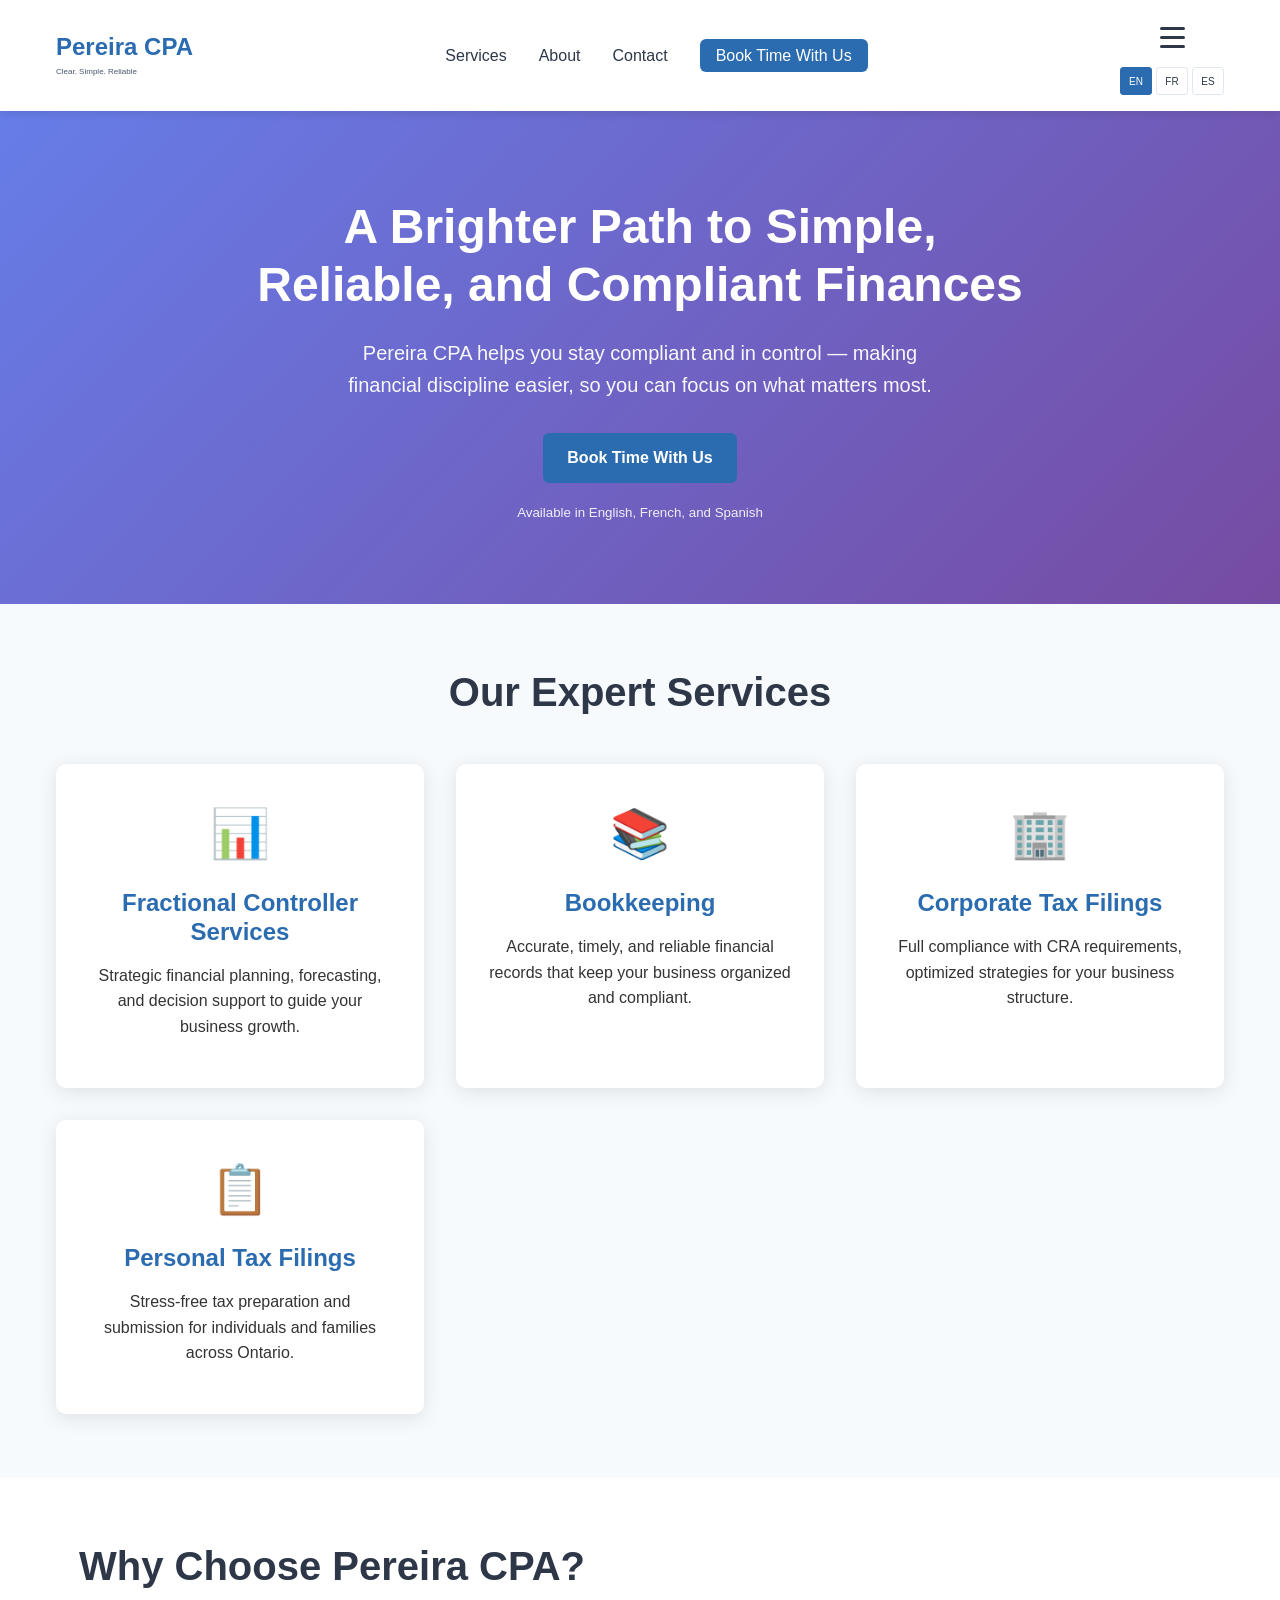
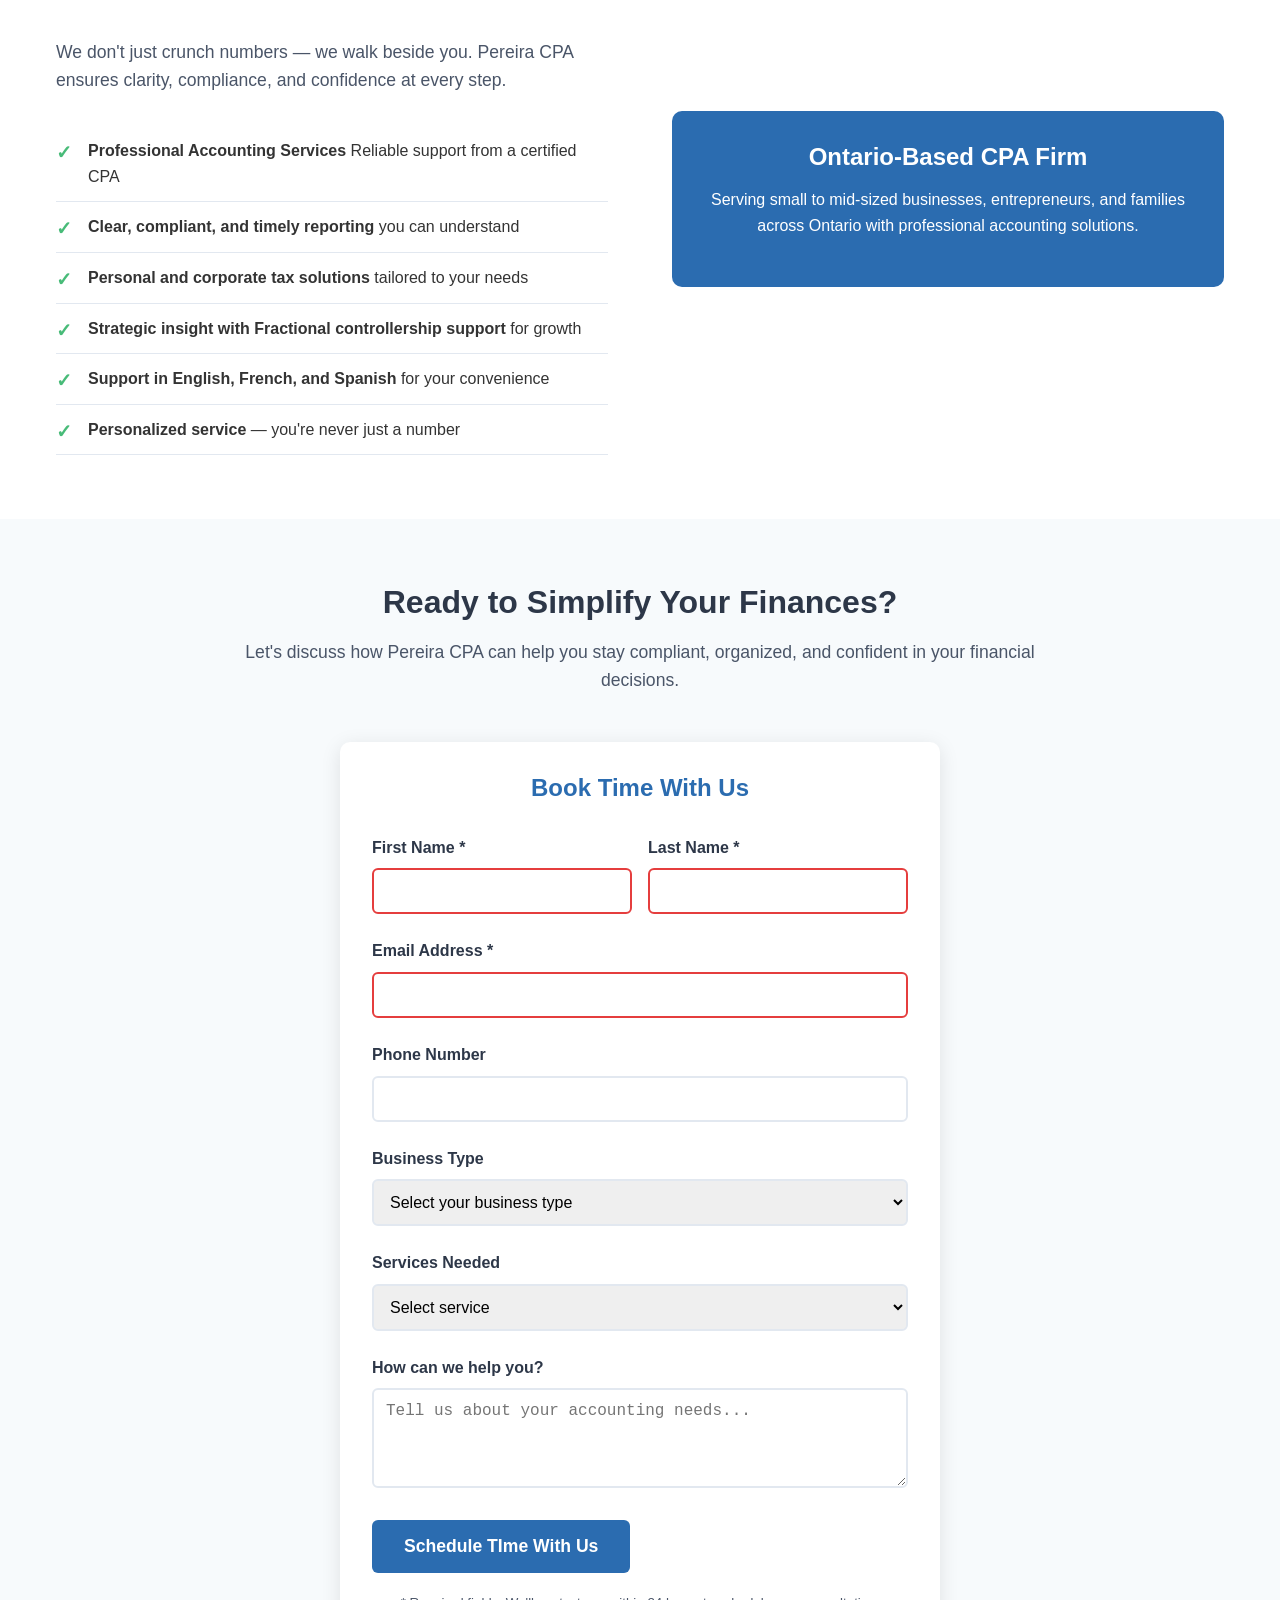
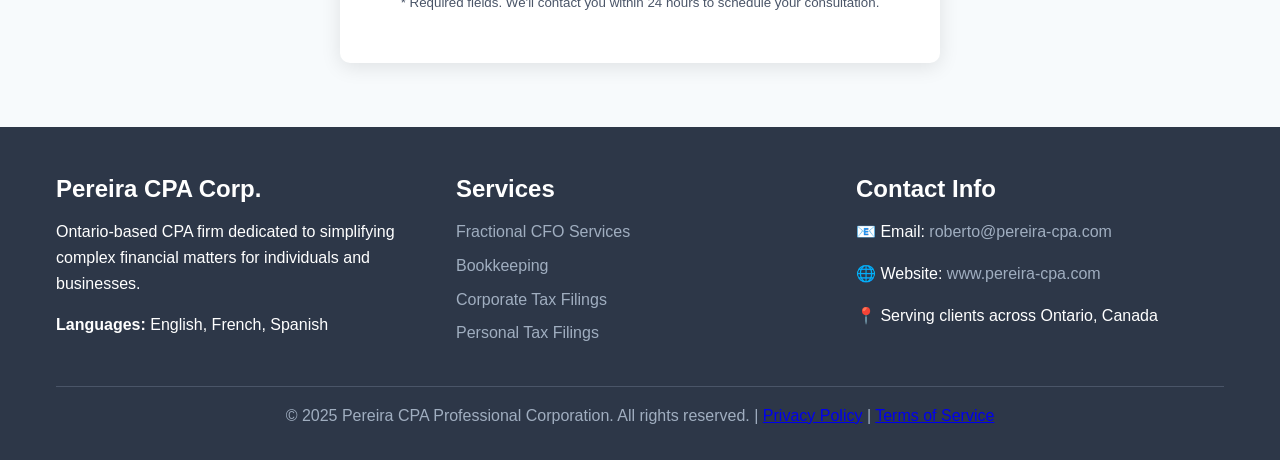
==== index.html @ 63de9598 "new favicon added to the index.html" ====
<!DOCTYPE html>
<html lang="en">
<head>
    <meta charset="utf-8">
    <meta name="viewport" content="width=device-width, initial-scale=1.0">
    <title>Pereira CPA - A Brighter Path to Simple, Reliable, and Compliant Finances</title>
    <meta name="description" content="Pereira CPA Corp. is an Ontario-based CPA firm dedicated to simplifying complex financial matters for individuals and businesses. Expert bookkeeping, tax filing, and fractional CFO services.">
    <link href="style.css" rel="stylesheet" type="text/css" />
    <link rel="icon" type="image/png" sizes="32x32" href="img/favicon.png">
</head>
<body>
    <!-- Skip to main content link for screen readers -->
    <a href="#main-content" class="skip-link">Skip to main content</a>
    
    <!-- Header -->
    <header class="header" role="banner">
        <nav class="nav" role="navigation" aria-label="Main navigation">
            <div class="nav-container">
                <div class="logo">
                    <span class="logo-text">Pereira CPA</span>
                    <span class="logo-subtext" data-translate="logo-subtext">Your Financial Partner</span>
                </div>
                <ul class="nav-menu" role="menubar">
                    <li role="none"><a href="#services" role="menuitem" data-translate="nav-services">Services</a></li>
                    <li role="none"><a href="#about" role="menuitem" data-translate="nav-about">About</a></li>
                    <li role="none"><a href="#contact" role="menuitem" data-translate="nav-contact">Contact</a></li>
                    <li role="none"><a href="#consultation" class="nav-cta" role="menuitem" data-translate="nav-consultation">Free Consultation</a></li>
                </ul>
                <div class="nav-right">
                    <button class="nav-toggle" aria-label="Toggle navigation menu" aria-expanded="false">
                        <span class="hamburger"></span>
                        <span class="hamburger"></span>
                        <span class="hamburger"></span>
                    </button>
                    <div class="language-switcher">
                        <button class="lang-btn active" data-lang="en" aria-label="Switch to English">EN</button>
                        <button class="lang-btn" data-lang="fr" aria-label="Passer au français">FR</button>
                        <button class="lang-btn" data-lang="es" aria-label="Cambiar a español">ES</button>
                    </div>
                </div>
            </div>
        </nav>
    </header>

    <!-- Main Content -->
    <main id="main-content" role="main">
        <!-- Hero Section -->
        <section class="hero" aria-labelledby="hero-heading">
            <div class="container">
                <div class="hero-content">
                    <h1 id="hero-heading" class="hero-title" data-translate="hero-title">A Brighter Path to Simple, Reliable, and Compliant Finances</h1>
                    <p class="hero-subtitle" data-translate="hero-subtitle">Pereira CPA helps you stay compliant and in control — making financial discipline easier, so you can focus on what matters most.</p>
                    <div class="hero-cta">
                        <a href="#consultation" class="btn btn-primary" role="button" data-translate="hero-cta">Book Time With Us</a>
                        <p class="hero-languages"><small data-translate="hero-languages">Available in English, French, and Spanish</small></p>
                    </div>
                </div>
            </div>
        </section>

        <!-- Services Section -->
        <section id="services" class="services" aria-labelledby="services-heading">
            <div class="container">
                <h2 id="services-heading" class="section-title" data-translate="services-title">Our Expert Services</h2>
                <div class="services-grid">
                    <article class="service-card">
                        <div class="service-icon" aria-hidden="true">📊</div>
                        <h3 data-translate="service-cfo-title">Fractional CFO Services</h3>
                        <p data-translate="service-cfo-desc">Strategic financial planning, forecasting, and decision support to guide your business growth.</p>
                    </article>
                    <article class="service-card">
                        <div class="service-icon" aria-hidden="true">📚</div>
                        <h3 data-translate="service-bookkeeping-title">Bookkeeping</h3>
                        <p data-translate="service-bookkeeping-desc">Accurate, timely, and reliable financial records that keep your business organized and compliant.</p>
                    </article>
                    <article class="service-card">
                        <div class="service-icon" aria-hidden="true">🏢</div>
                        <h3 data-translate="service-corporate-title">Corporate Tax Filings</h3>
                        <p data-translate="service-corporate-desc">Full compliance with CRA requirements, optimized strategies for your business structure.</p>
                    </article>
                    <article class="service-card">
                        <div class="service-icon" aria-hidden="true">📋</div>
                        <h3 data-translate="service-personal-title">Personal Tax Filings</h3>
                        <p data-translate="service-personal-desc">Stress-free tax preparation and submission for individuals and families across Ontario.</p>
                    </article>
                </div>
            </div>
        </section>

        <!-- Benefits Section -->
        <section id="about" class="benefits" aria-labelledby="benefits-heading">
            <div class="container">
                <div class="benefits-content">
                    <div class="benefits-text">
                        <h2 id="benefits-heading" class="section-title" data-translate="benefits-title">Why Choose Pereira CPA?</h2>
                        <p class="benefits-intro" data-translate="benefits-intro">We don't just crunch numbers — we walk beside you. Pereira CPA ensures clarity, compliance, and confidence at every step.</p>
                        <ul class="benefits-list">
                            <li data-translate="benefit-1">
                                <strong>Expert CPA services</strong> from licensed professionals
                            </li>
                            <li data-translate="benefit-2">
                                <strong>Clear, compliant, and timely reporting</strong> you can understand
                            </li>
                            <li data-translate="benefit-3">
                                <strong>Personal and corporate tax solutions</strong> tailored to your needs
                            </li>
                            <li data-translate="benefit-4">
                                <strong>Strategic insight with Fractional CFO support</strong> for growth
                            </li>
                            <li data-translate="benefit-5">
                                <strong>Support in English, French, and Spanish</strong> for your convenience
                            </li>
                            <li data-translate="benefit-6">
                                <strong>Personalized service</strong> — you're never just a number
                            </li>
                        </ul>
                    </div>
                    <div class="benefits-visual">
                        <div class="benefits-card">
                            <h3>Ontario-Based CPA Firm</h3>
                            <p>Serving small to mid-sized businesses, entrepreneurs, and families across Ontario with professional accounting solutions.</p>
                        </div>
                    </div>
                </div>
            </div>
        </section>

        <!-- CTA Section -->
        <section id="consultation" class="cta-section" aria-labelledby="cta-heading">
            <div class="container">
                <div class="cta-content">
                    <h2 id="cta-heading" class="cta-title" data-translate="cta-title">Ready to Simplify Your Finances?</h2>
                    <p class="cta-description" data-translate="cta-description">Let's discuss how Pereira CPA can help you stay compliant, organized, and confident in your financial decisions.</p>
                    <form class="consultation-form" action="#" method="post" aria-labelledby="form-heading">
                        <h3 id="form-heading" class="form-title" data-translate="form-title">Book Time With Us</h3>
                        <div class="form-row">
                            <div class="form-group">
                                <label for="first-name" data-translate="form-first-name">First Name *</label>
                                <input type="text" id="first-name" name="firstName" required aria-required="true">
                            </div>
                            <div class="form-group">
                                <label for="last-name" data-translate="form-last-name">Last Name *</label>
                                <input type="text" id="last-name" name="lastName" required aria-required="true">
                            </div>
                        </div>
                        <div class="form-group">
                            <label for="email" data-translate="form-email">Email Address *</label>
                            <input type="email" id="email" name="email" required aria-required="true">
                        </div>
                        <div class="form-group">
                            <label for="phone" data-translate="form-phone">Phone Number</label>
                            <input type="tel" id="phone" name="phone">
                        </div>
                        <div class="form-group">
                            <label for="business-type" data-translate="form-business-type">Business Type</label>
                            <select id="business-type" name="businessType">
                                <option value="" data-translate="form-select-business">Select your business type</option>
                                <option value="small-business" data-translate="form-small-business">Small Business</option>
                                <option value="entrepreneur" data-translate="form-entrepreneur">Entrepreneur/Self-Employed</option>
                                <option value="individual" data-translate="form-individual">Individual/Family</option>
                                <option value="organization" data-translate="form-organization">Organization</option>
                            </select>
                        </div>
                        <div class="form-group">
                            <label for="services-needed" data-translate="form-services-needed">Services Needed</label>
                            <select id="services-needed" name="servicesNeeded">
                                <option value="" data-translate="form-select-service">Select service</option>
                                <option value="bookkeeping" data-translate="form-service-bookkeeping">Bookkeeping</option>
                                <option value="personal-tax" data-translate="form-service-personal">Personal Tax Filing</option>
                                <option value="corporate-tax" data-translate="form-service-corporate">Corporate Tax Filing</option>
                                <option value="fractional-cfo" data-translate="form-service-cfo">Fractional CFO Services</option>
                                <option value="multiple" data-translate="form-service-multiple">Multiple Services</option>
                            </select>
                        </div>
                        <div class="form-group">
                            <label for="message" data-translate="form-message">How can we help you?</label>
                            <textarea id="message" name="message" rows="4" data-translate-placeholder="form-message-placeholder"></textarea>
                        </div>
                        <button type="submit" class="btn btn-primary btn-large" data-translate="form-submit">Schedule Free Consultation</button>
                        <p class="form-note"><small data-translate="form-note">* Required fields. We'll contact you within 24 hours to schedule your consultation.</small></p>
                    </form>
                </div>
            </div>
        </section>
    </main>

    <!-- Footer -->
    <footer id="contact" class="footer" role="contentinfo">
        <div class="container">
            <div class="footer-content">
                <div class="footer-section">
                    <h3>Pereira CPA Corp.</h3>
                    <p>Ontario-based CPA firm dedicated to simplifying complex financial matters for individuals and businesses.</p>
                    <p><strong>Languages:</strong> English, French, Spanish</p>
                </div>
                <div class="footer-section">
                    <h3>Services</h3>
                    <ul>
                        <li><a href="#services">Fractional CFO Services</a></li>
                        <li><a href="#services">Bookkeeping</a></li>
                        <li><a href="#services">Corporate Tax Filings</a></li>
                        <li><a href="#services">Personal Tax Filings</a></li>
                    </ul>
                </div>
                <div class="footer-section">
                    <h3>Contact Info</h3>
                    <p>📧 Email: <a href="mailto:roberto@pereira-cpa.com">roberto@pereira-cpa.com</a></p>
                    <p>🌐 Website: <a href="http://www.pereira-cpa.com">www.pereira-cpa.com</a></p>
                    <p>📍 Serving clients across Ontario, Canada</p>
                </div>
            </div>
            <div class="footer-bottom">
                <p>&copy; 2025 Pereira CPA Professional Corporation. All rights reserved. | <a href="#privacy">Privacy Policy</a> | <a href="#terms">Terms of Service</a></p>
            </div>
        </div>
    </footer>

    <script src="translations.js"></script>
    <script src="script.js"></script>
</body>
</html>
---- style.css ----
/* Reset and Base Styles */
* {
    margin: 0;
    padding: 0;
    box-sizing: border-box;
}

html {
    height: 100%;
    width: 100%;
    scroll-behavior: smooth;
}

body {
    font-family: -apple-system, BlinkMacSystemFont, 'Segoe UI', Roboto, Oxygen, Ubuntu, Cantarell, sans-serif;
    line-height: 1.6;
    color: #333;
    background-color: #ffffff;
}

/* Skip Link for Screen Readers */
.skip-link {
    position: absolute;
    top: -40px;
    left: 6px;
    background: #000;
    color: #fff;
    padding: 8px;
    text-decoration: none;
    border-radius: 4px;
    z-index: 1000;
}

.skip-link:focus {
    top: 6px;
}

/* Typography */
h1, h2, h3, h4, h5, h6 {
    font-weight: 600;
    line-height: 1.2;
    margin-bottom: 1rem;
}

h1 {
    font-size: 2.5rem;
    color: #1a365d;
}

h2 {
    font-size: 2rem;
    color: #2d3748;
}

h3 {
    font-size: 1.5rem;
    color: #2d3748;
}

p {
    margin-bottom: 1rem;
}

/* Container */
.container {
    max-width: 1200px;
    margin: 0 auto;
    padding: 0 1rem;
}

/* Header */
.header {
    background: #ffffff;
    box-shadow: 0 2px 10px rgba(0, 0, 0, 0.1);
    position: fixed;
    top: 0;
    width: 100%;
    z-index: 1000;
}

.nav-container {
    display: flex;
    justify-content: space-between;
    align-items: center;
    padding: 1rem;
    max-width: 1200px;
    margin: 0 auto;
    gap: 1rem;
}

.nav-right {
    display: flex;
    flex-direction: column;
    align-items: center;
    gap: 0.5rem;
}

.language-switcher {
    display: flex;
    gap: 0.25rem;
    align-items: center;
}

.lang-btn {
    background: transparent;
    border: 1px solid #e2e8f0;
    color: #2d3748;
    padding: 0.25rem 0.5rem;
    border-radius: 3px;
    cursor: pointer;
    font-weight: 500;
    font-size: 0.625rem;
    transition: all 0.3s ease;
    min-height: 28px;
    min-width: 32px;
}

.lang-btn:hover,
.lang-btn:focus {
    border-color: #2b6cb0;
    color: #2b6cb0;
    outline: 2px solid #2b6cb0;
    outline-offset: 2px;
}

.lang-btn.active {
    background: #2b6cb0;
    border-color: #2b6cb0;
    color: white;
}

.logo {
    display: flex !important;
    flex-direction: column !important;
    align-items: flex-start !important;
    gap: 0.25rem;
}

.logo-text {
    font-size: 1.5rem;
    font-weight: 700;
    color: #2b6cb0;
    line-height: 1.2;
    display: block !important;
    width: 100%;
}

.logo-subtext {
    font-size: 0.5rem;
    font-weight: 400;
    color: #4a5568;
    display: block !important;
    width: 100%;
}

.nav-menu {
    display: flex;
    list-style: none;
    gap: 2rem;
    align-items: center;
}

.nav-menu a {
    text-decoration: none;
    color: #2d3748;
    font-weight: 500;
    transition: color 0.3s ease;
}

.nav-menu a:hover,
.nav-menu a:focus {
    color: #2b6cb0;
    outline: 2px solid #2b6cb0;
    outline-offset: 2px;
}

.nav-cta {
    background: #2b6cb0;
    color: white !important;
    padding: 0.5rem 1rem;
    border-radius: 6px;
    transition: background-color 0.3s ease;
}

.nav-cta:hover,
.nav-cta:focus {
    background: #2c5282 !important;
    color: white !important;
}

.nav-toggle {
    display: flex;
    flex-direction: column;
    background: none;
    border: none;
    cursor: pointer;
    padding: 0.5rem;
}

.hamburger {
    width: 25px;
    height: 3px;
    background: #2d3748;
    margin: 3px 0;
    transition: 0.3s;
    border-radius: 2px;
}

/* Buttons */
.btn {
    display: inline-block;
    padding: 0.75rem 1.5rem;
    font-size: 1rem;
    font-weight: 600;
    text-decoration: none;
    border-radius: 6px;
    border: none;
    cursor: pointer;
    transition: all 0.3s ease;
    text-align: center;
    min-height: 44px;
    min-width: 44px;
}

.btn-primary {
    background: #2b6cb0;
    color: white;
}

.btn-primary:hover,
.btn-primary:focus {
    background: #2c5282;
    outline: 2px solid #4299e1;
    outline-offset: 2px;
}

.btn-large {
    padding: 1rem 2rem;
    font-size: 1.1rem;
}

/* Hero Section */
.hero {
    background: linear-gradient(135deg, #667eea 0%, #764ba2 100%);
    color: white;
    padding: 8rem 0 4rem;
    margin-top: 70px;
    text-align: center;
}

.hero-title {
    color: white;
    font-size: 3rem;
    margin-bottom: 1.5rem;
    max-width: 800px;
    margin-left: auto;
    margin-right: auto;
}

.hero-subtitle {
    font-size: 1.25rem;
    margin-bottom: 2rem;
    max-width: 600px;
    margin-left: auto;
    margin-right: auto;
    opacity: 0.95;
}

.hero-cta {
    margin-top: 2rem;
}

.hero-languages {
    margin-top: 1rem;
    opacity: 0.9;
}

/* Services Section */
.services {
    padding: 4rem 0;
    background: #f7fafc;
}

.section-title {
    text-align: center;
    margin-bottom: 3rem;
    font-size: 2.5rem;
}

.services-grid {
    display: grid;
    grid-template-columns: repeat(auto-fit, minmax(280px, 1fr));
    gap: 2rem;
    margin-top: 3rem;
}

.service-card {
    background: white;
    padding: 2rem;
    border-radius: 10px;
    box-shadow: 0 4px 20px rgba(0, 0, 0, 0.1);
    text-align: center;
    transition: transform 0.3s ease, box-shadow 0.3s ease;
}

.service-card:hover,
.service-card:focus-within {
    transform: translateY(-5px);
    box-shadow: 0 8px 30px rgba(0, 0, 0, 0.15);
}

.service-icon {
    font-size: 3rem;
    margin-bottom: 1rem;
}

.service-card h3 {
    color: #2b6cb0;
    margin-bottom: 1rem;
}

/* Benefits Section */
.benefits {
    padding: 4rem 0;
}

.benefits-content {
    display: grid;
    grid-template-columns: 1fr 1fr;
    gap: 4rem;
    align-items: center;
}

.benefits-intro {
    font-size: 1.1rem;
    color: #4a5568;
    margin-bottom: 2rem;
}

.benefits-list {
    list-style: none;
}

.benefits-list li {
    padding: 0.75rem 0;
    border-bottom: 1px solid #e2e8f0;
    position: relative;
    padding-left: 2rem;
}

.benefits-list li::before {
    content: "✓";
    position: absolute;
    left: 0;
    color: #48bb78;
    font-weight: bold;
    font-size: 1.2rem;
}

.benefits-card {
    background: #2b6cb0;
    color: white;
    padding: 2rem;
    border-radius: 10px;
    text-align: center;
}

.benefits-card h3 {
    color: white;
    margin-bottom: 1rem;
}

/* CTA Section */
.cta-section {
    background: #f7fafc;
    padding: 4rem 0;
}

.cta-content {
    text-align: center;
    max-width: 800px;
    margin: 0 auto;
}

.cta-title {
    margin-bottom: 1rem;
}

.cta-description {
    font-size: 1.1rem;
    color: #4a5568;
    margin-bottom: 3rem;
}

/* Form Styles */
.consultation-form {
    background: white;
    padding: 2rem;
    border-radius: 10px;
    box-shadow: 0 4px 20px rgba(0, 0, 0, 0.1);
    text-align: left;
    max-width: 600px;
    margin: 0 auto;
}

.form-title {
    text-align: center;
    margin-bottom: 2rem;
    color: #2b6cb0;
}

.form-row {
    display: grid;
    grid-template-columns: 1fr 1fr;
    gap: 1rem;
}

.form-group {
    margin-bottom: 1.5rem;
}

.form-group label {
    display: block;
    margin-bottom: 0.5rem;
    font-weight: 600;
    color: #2d3748;
}

.form-group input,
.form-group select,
.form-group textarea {
    width: 100%;
    padding: 0.75rem;
    border: 2px solid #e2e8f0;
    border-radius: 6px;
    font-size: 1rem;
    transition: border-color 0.3s ease;
    min-height: 44px;
}

.form-group input:focus,
.form-group select:focus,
.form-group textarea:focus {
    outline: none;
    border-color: #2b6cb0;
    box-shadow: 0 0 0 3px rgba(43, 108, 176, 0.1);
}

.form-group input:required:invalid {
    border-color: #e53e3e;
}

.form-note {
    text-align: center;
    margin-top: 1rem;
    color: #4a5568;
}

/* Footer */
.footer {
    background: #2d3748;
    color: white;
    padding: 3rem 0 1rem;
}

.footer-content {
    display: grid;
    grid-template-columns: repeat(auto-fit, minmax(250px, 1fr));
    gap: 2rem;
    margin-bottom: 2rem;
}

.footer-section h3 {
    color: white;
    margin-bottom: 1rem;
}

.footer-section ul {
    list-style: none;
}

.footer-section ul li {
    margin-bottom: 0.5rem;
}

.footer-section a {
    color: #a0aec0;
    text-decoration: none;
    transition: color 0.3s ease;
}

.footer-section a:hover,
.footer-section a:focus {
    color: white;
    outline: 2px solid white;
    outline-offset: 2px;
}

.footer-bottom {
    border-top: 1px solid #4a5568;
    padding-top: 1rem;
    text-align: center;
    color: #a0aec0;
}

/* Responsive Design */
@media (max-width: 768px) {
    .nav-container {
        flex-wrap: wrap;
    }

    .nav-menu {
        display: none;
        position: absolute;
        top: 100%;
        left: 0;
        width: 100%;
        background: white;
        flex-direction: column;
        padding: 1rem;
        box-shadow: 0 2px 10px rgba(0, 0, 0, 0.1);
        gap: 1rem;
        order: 3;
    }

    .nav-menu.active {
        display: flex;
    }

    .nav-toggle {
        display: flex;
    }

    .language-switcher {
        order: 2;
        gap: 0.25rem;
    }

    .lang-btn {
        padding: 0.375rem 0.5rem;
        font-size: 0.75rem;
        min-width: 36px;
        min-height: 36px;
    }

    .hero {
        padding: 6rem 0 3rem;
    }

    .hero-title {
        font-size: 2rem;
    }

    .hero-subtitle {
        font-size: 1.1rem;
    }

    .section-title {
        font-size: 2rem;
    }

    .benefits-content {
        grid-template-columns: 1fr;
        gap: 2rem;
    }

    .form-row {
        grid-template-columns: 1fr;
    }

    .services-grid {
        grid-template-columns: 1fr;
    }
}

@media (max-width: 480px) {
    .container {
        padding: 0 0.5rem;
    }

    .hero-title {
        font-size: 1.75rem;
    }

    .consultation-form {
        padding: 1.5rem;
    }

    .services {
        padding: 3rem 0;
    }

    .benefits {
        padding: 3rem 0;
    }

    .cta-section {
        padding: 3rem 0;
    }
}

/* High Contrast Mode Support */
@media (prefers-contrast: high) {
    .btn-primary {
        border: 2px solid #000;
    }
    
    .service-card {
        border: 1px solid #000;
    }
    
    .form-group input,
    .form-group select,
    .form-group textarea {
        border: 2px solid #000;
    }
}

/* Reduced Motion Support */
@media (prefers-reduced-motion: reduce) {
    * {
        animation-duration: 0.01ms !important;
        animation-iteration-count: 1 !important;
        transition-duration: 0.01ms !important;
        scroll-behavior: auto !important;
    }
}

/* Focus Visible Support */
.btn:focus-visible,
.nav-menu a:focus-visible,
input:focus-visible,
select:focus-visible,
textarea:focus-visible {
    outline: 2px solid #2b6cb0;
    outline-offset: 2px;
}
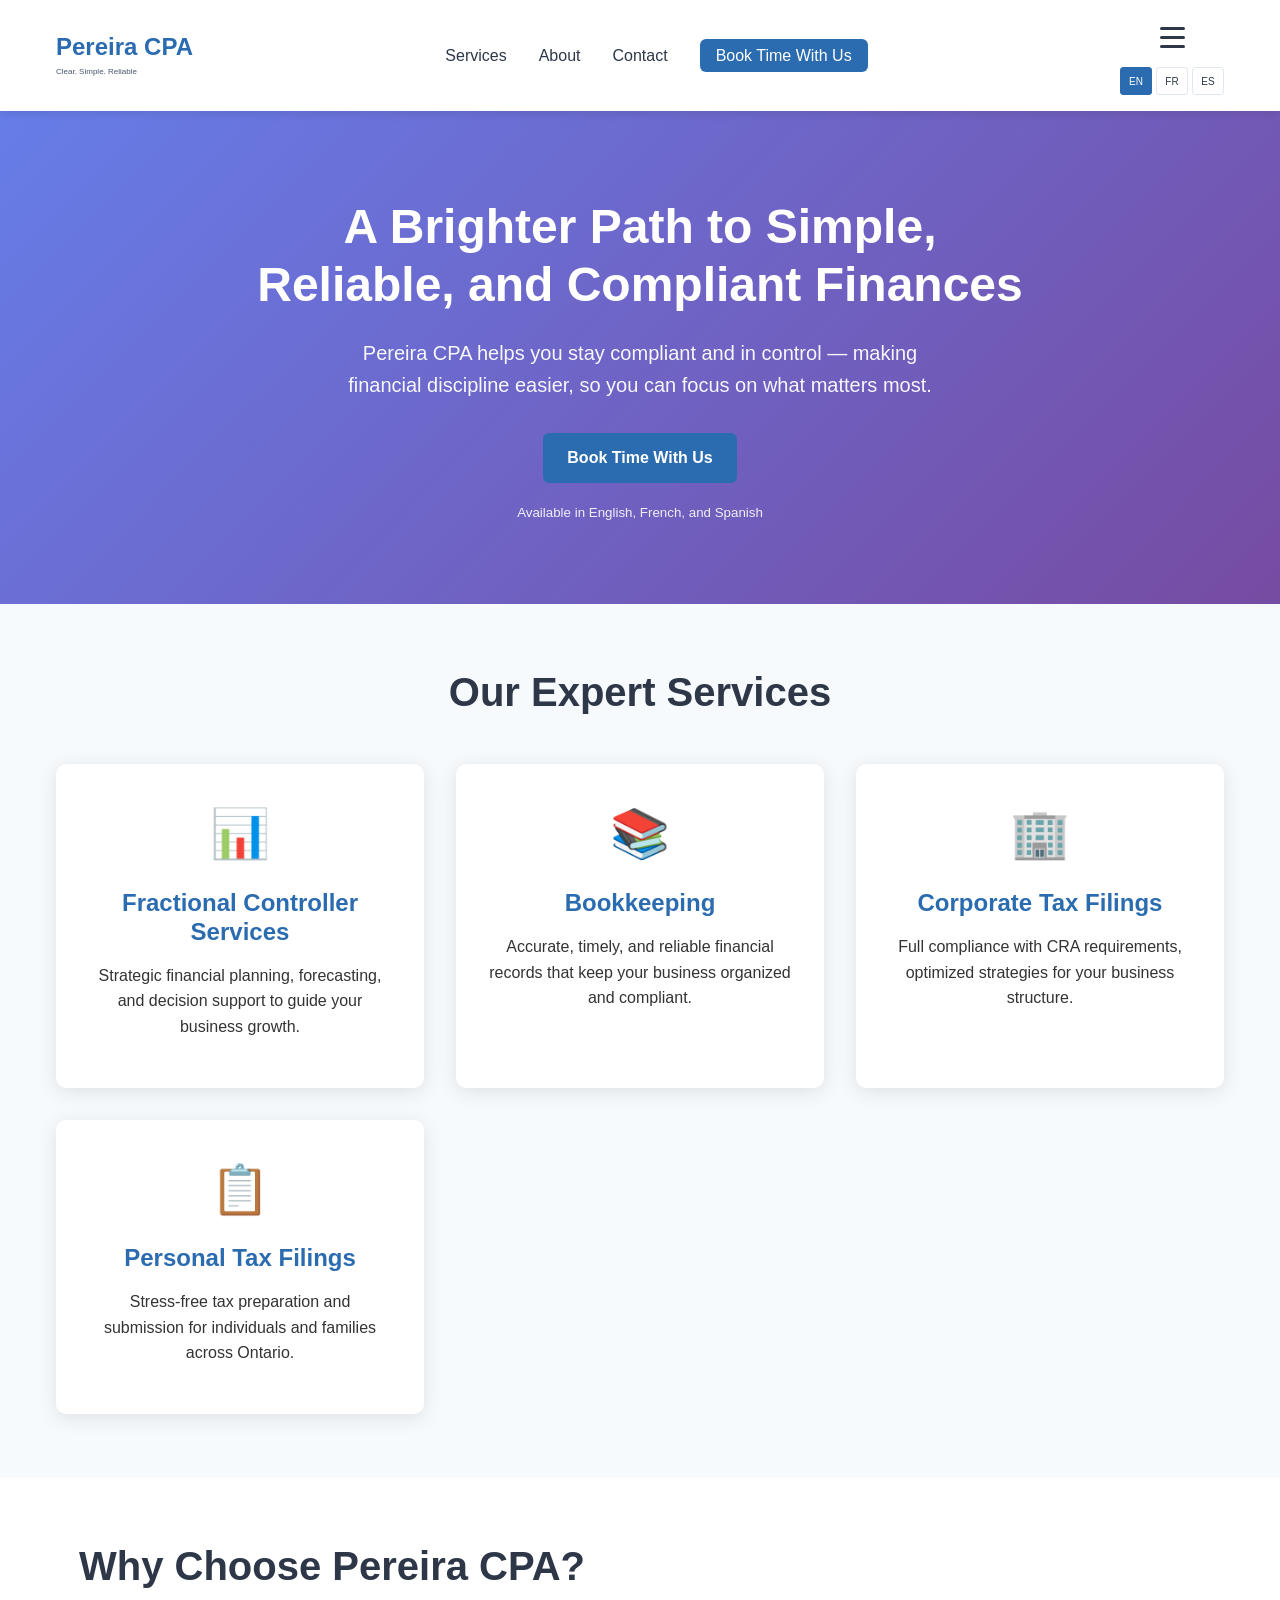
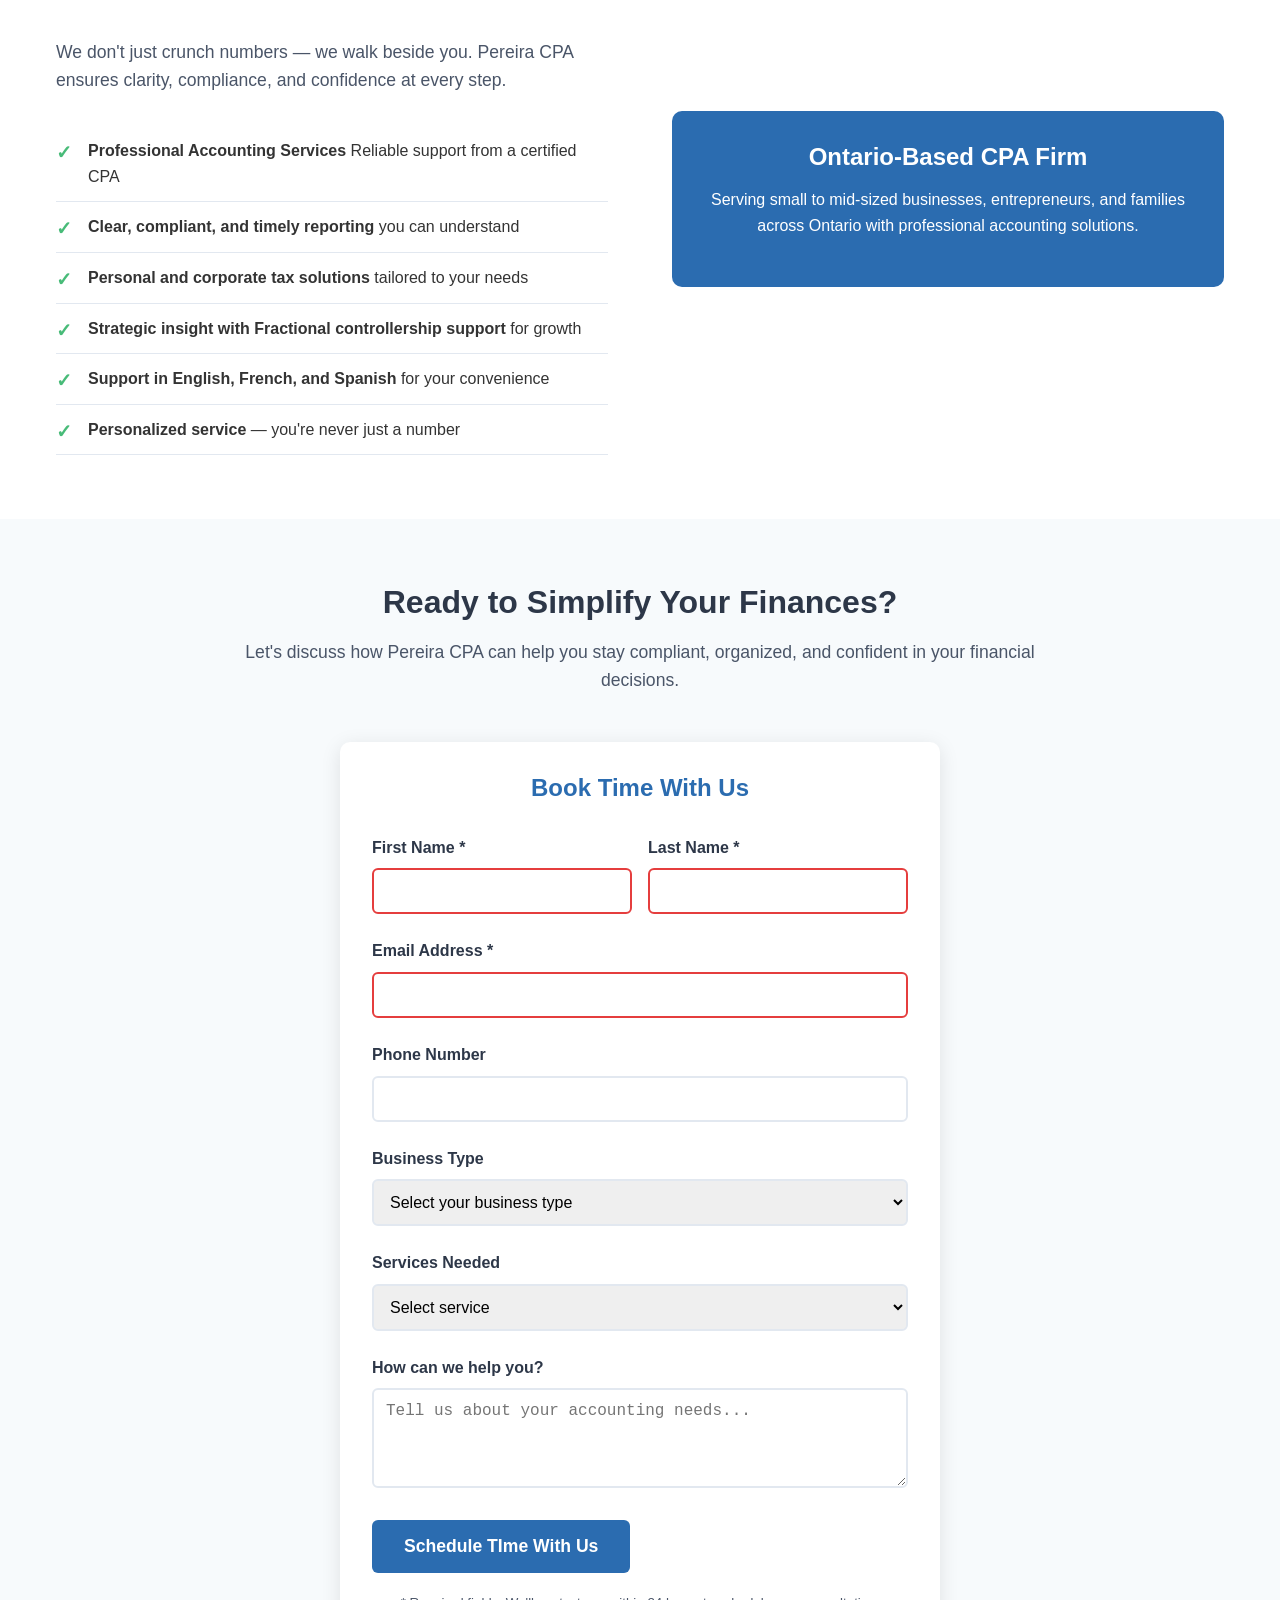
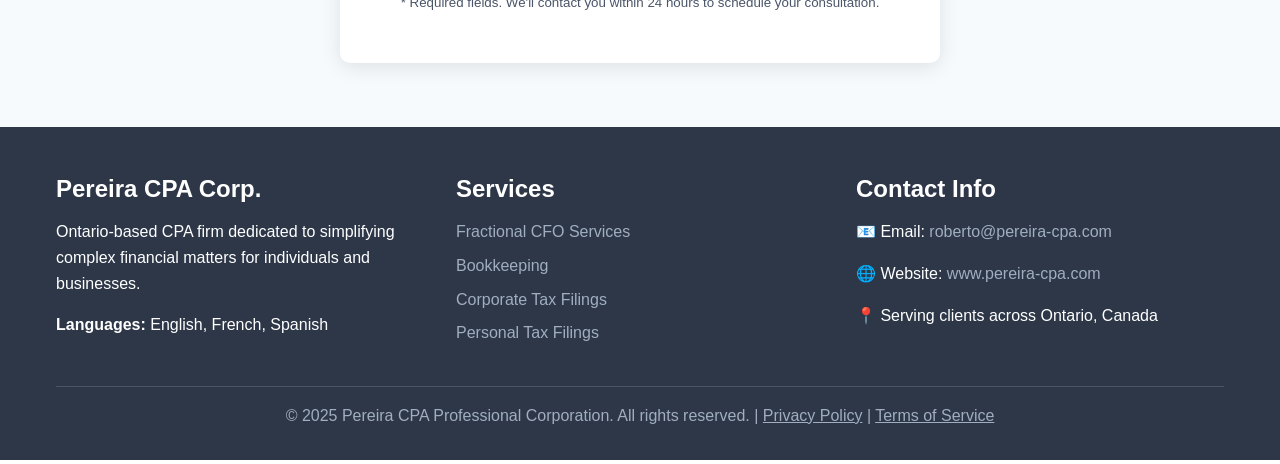
==== commit 3886ab31: "fixed colors on Bottom links" ====
--- a/index.html
+++ b/index.html
@@ -211,7 +211,7 @@
                 </div>
             </div>
             <div class="footer-bottom">
-                <p>&copy; 2025 Pereira CPA Professional Corporation. All rights reserved. | <a href="#privacy">Privacy Policy</a> | <a href="#terms">Terms of Service</a></p>
+                <p>&copy; 2025 Pereira CPA Professional Corporation. All rights reserved. | <a href="#privacy" style="color: #a0aec0;">Privacy Policy</a> | <a href="#terms" style="color: #a0aec0;">Terms of Service</a></p>
             </div>
         </div>
     </footer>
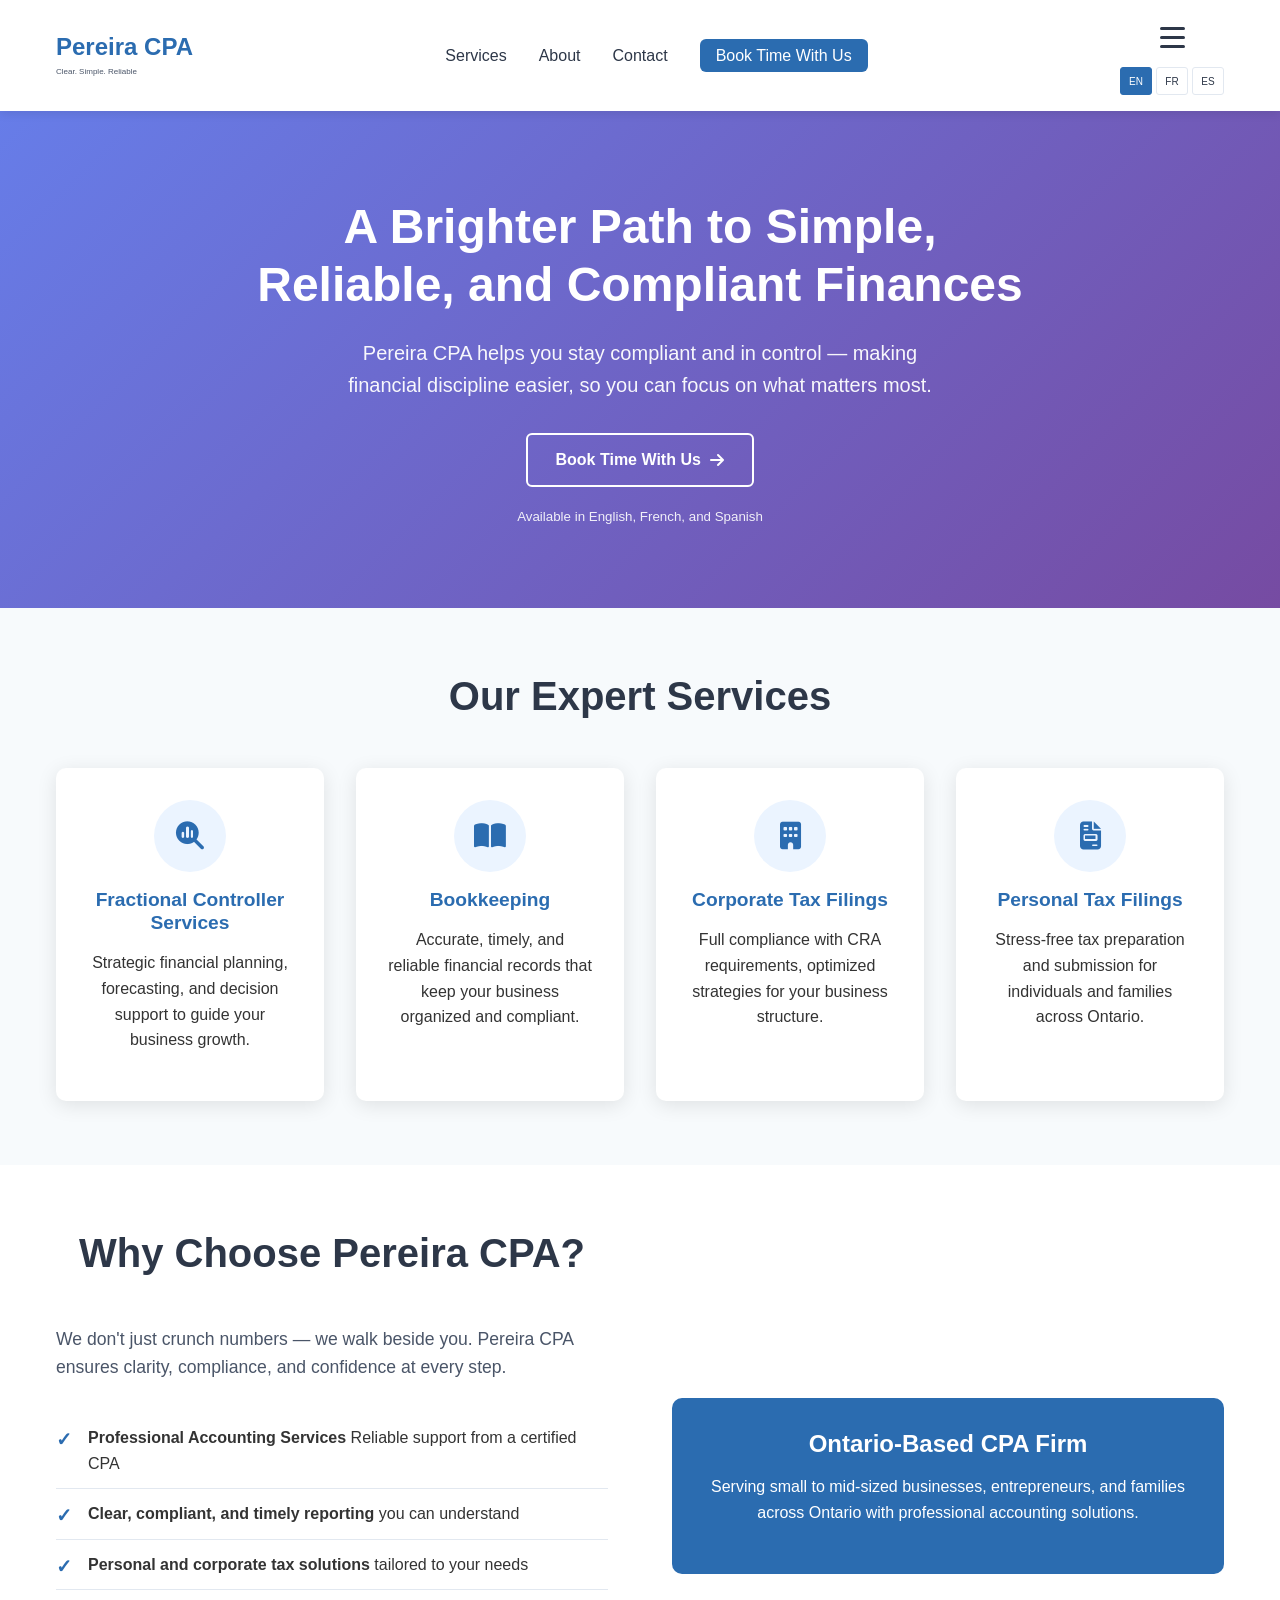
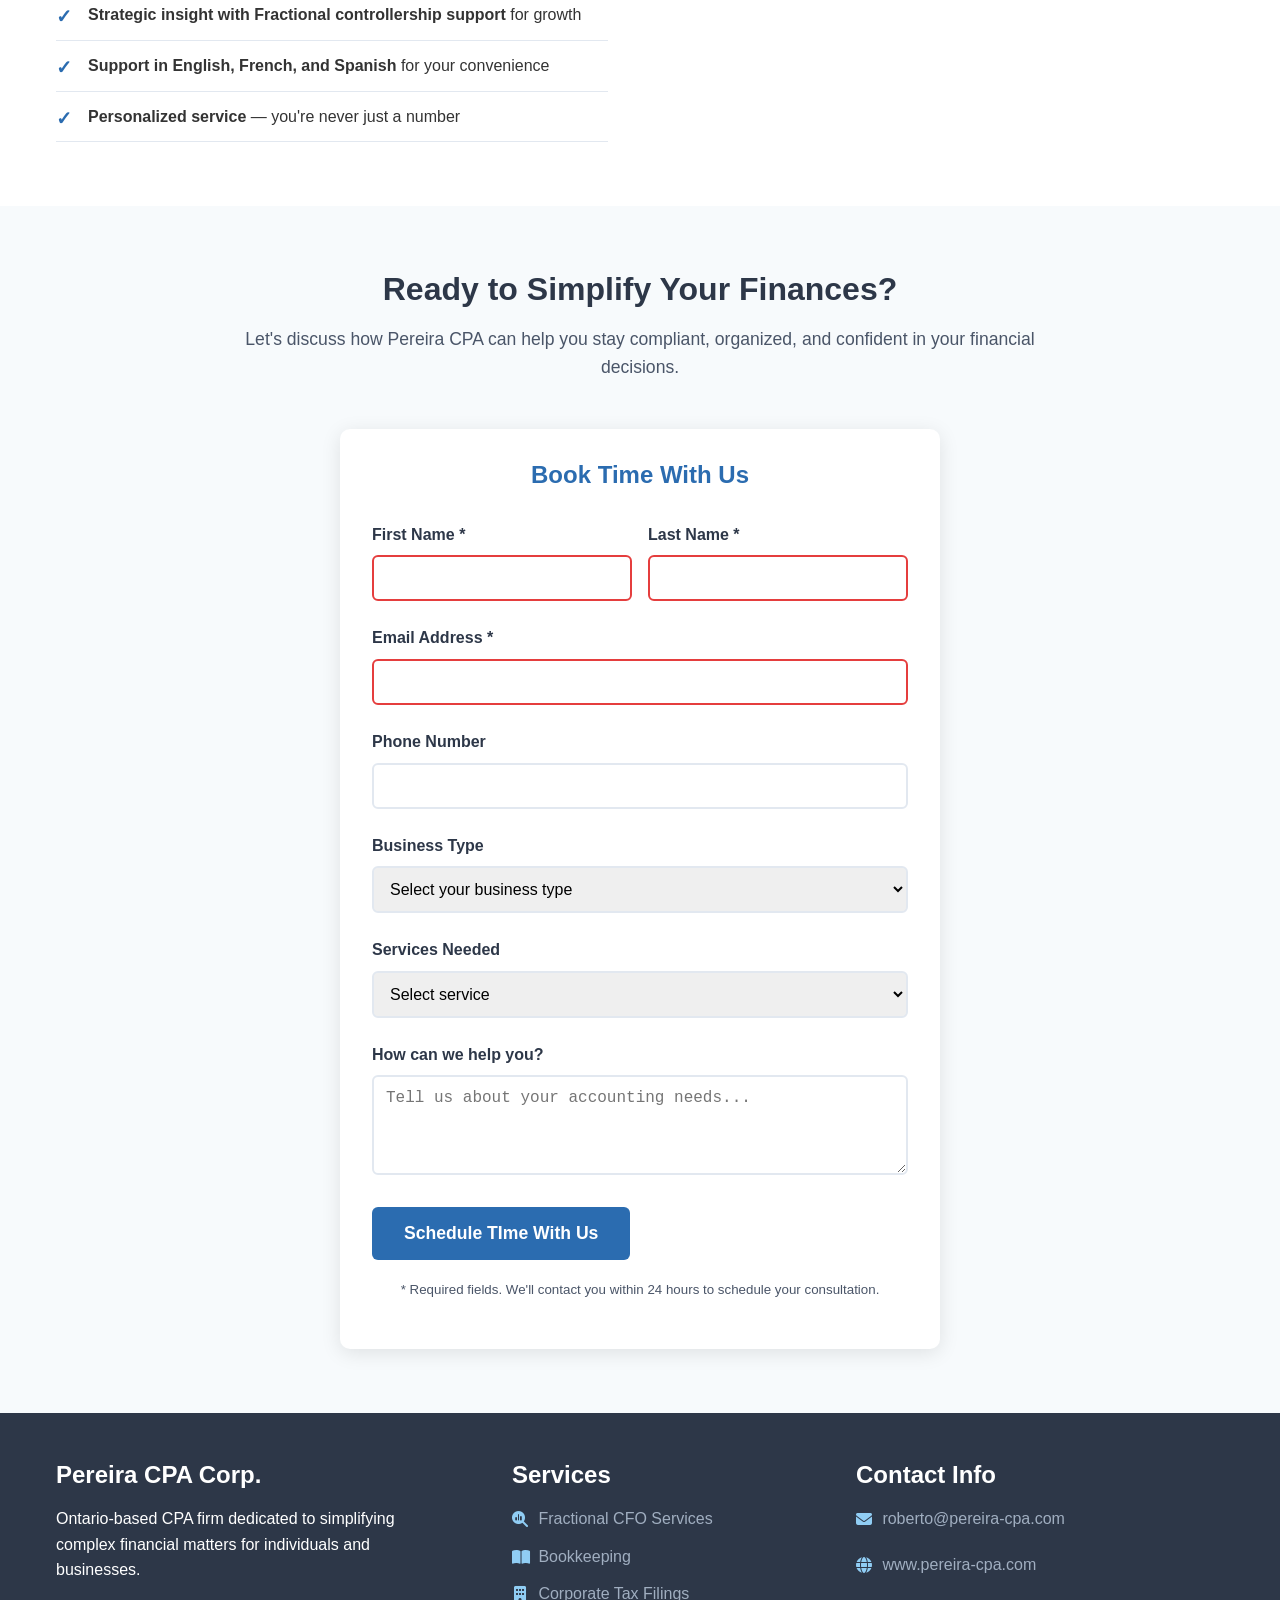
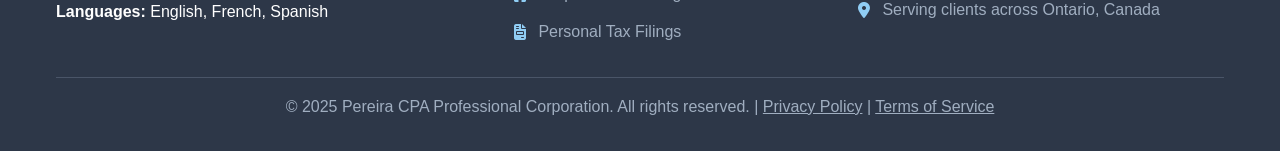
==== commit 03eb2f9e: "v2 rollout, 1st try" ====
--- a/index.html
+++ b/index.html
@@ -6,7 +6,8 @@
     <meta name="viewport" content="width=device-width, initial-scale=1.0">
     <title>Pereira CPA - A Brighter Path to Simple, Reliable, and Compliant Finances</title>
     <meta name="description" content="Pereira CPA Corp. is an Ontario-based CPA firm dedicated to simplifying complex financial matters for individuals and businesses. Expert bookkeeping, tax filing, and fractional CFO services.">
-    <link href="style.css" rel="stylesheet" type="text/css" />
+    <link rel="stylesheet" href="https://cdnjs.cloudflare.com/ajax/libs/font-awesome/6.5.0/css/all.min.css">
+    <link href="css/style.css" rel="stylesheet" type="text/css" />
     <link rel="icon" type="image/png" sizes="32x32" href="img/favicon.png">
 </head>
 <body>
@@ -47,40 +48,51 @@
     <main id="main-content" role="main">
         <!-- Hero Section -->
         <section class="hero" aria-labelledby="hero-heading">
-            <div class="container">
-                <div class="hero-content">
-                    <h1 id="hero-heading" class="hero-title" data-translate="hero-title">A Brighter Path to Simple, Reliable, and Compliant Finances</h1>
-                    <p class="hero-subtitle" data-translate="hero-subtitle">Pereira CPA helps you stay compliant and in control — making financial discipline easier, so you can focus on what matters most.</p>
-                    <div class="hero-cta">
-                        <a href="#consultation" class="btn btn-primary" role="button" data-translate="hero-cta">Book Time With Us</a>
-                        <p class="hero-languages"><small data-translate="hero-languages">Available in English, French, and Spanish</small></p>
-                    </div>
-                </div>
-            </div>
+        <div class="container">
+          <div class="hero-content">
+            <h1 id="hero-heading" class="hero-title" data-translate="hero-title">A Brighter Path to Simple, Reliable, and Compliant Finances</h1>
+            <p class="hero-subtitle" data-translate="hero-subtitle">Pereira CPA helps you stay compliant and in control — making financial discipline easier, so you can focus on what matters most.</p>
+            <div class="hero-cta">
+              <a href="#consultation" class="pcpa-book-now" data-translate="hero-cta">
+                Book Time With Us
+                <i class="fa-solid fa-arrow-right"></i>
+              </a>
+              <p class="hero-languages"><small data-translate="hero-languages">Available in English, French, and Spanish</small></p>
+            </div>
+          </div>
+        </div>
         </section>
 
         <!-- Services Section -->
         <section id="services" class="services" aria-labelledby="services-heading">
             <div class="container">
                 <h2 id="services-heading" class="section-title" data-translate="services-title">Our Expert Services</h2>
-                <div class="services-grid">
-                    <article class="service-card">
-                        <div class="service-icon" aria-hidden="true">📊</div>
+                <div class="service-grid">
+                    <article class="service-card">
+                        <div class="service-icons" aria-hidden="true">
+                          <i class="fa-solid fa-magnifying-glass-chart"></i>
+                        </div>
                         <h3 data-translate="service-cfo-title">Fractional CFO Services</h3>
                         <p data-translate="service-cfo-desc">Strategic financial planning, forecasting, and decision support to guide your business growth.</p>
                     </article>
                     <article class="service-card">
-                        <div class="service-icon" aria-hidden="true">📚</div>
+                        <div class="service-icons" aria-hidden="true">
+                          <i class="fa-solid fa-book-open"></i>
+                        </div>
                         <h3 data-translate="service-bookkeeping-title">Bookkeeping</h3>
                         <p data-translate="service-bookkeeping-desc">Accurate, timely, and reliable financial records that keep your business organized and compliant.</p>
                     </article>
                     <article class="service-card">
-                        <div class="service-icon" aria-hidden="true">🏢</div>
+                        <div class="service-icons" aria-hidden="true">
+                          <i class="fa-solid fa-building"></i>
+                        </div>
                         <h3 data-translate="service-corporate-title">Corporate Tax Filings</h3>
                         <p data-translate="service-corporate-desc">Full compliance with CRA requirements, optimized strategies for your business structure.</p>
                     </article>
                     <article class="service-card">
-                        <div class="service-icon" aria-hidden="true">📋</div>
+                        <div class="service-icons" aria-hidden="true">
+                          <i class="fa-solid fa-file-invoice"></i>
+                        </div>
                         <h3 data-translate="service-personal-title">Personal Tax Filings</h3>
                         <p data-translate="service-personal-desc">Stress-free tax preparation and submission for individuals and families across Ontario.</p>
                     </article>
@@ -196,18 +208,41 @@
                 </div>
                 <div class="footer-section">
                     <h3>Services</h3>
-                    <ul>
-                        <li><a href="#services">Fractional CFO Services</a></li>
-                        <li><a href="#services">Bookkeeping</a></li>
-                        <li><a href="#services">Corporate Tax Filings</a></li>
-                        <li><a href="#services">Personal Tax Filings</a></li>
+                    <ul class="contact-list">
+                        <li>
+                            <i class="fa-solid fa-magnifying-glass-chart" aria-hidden="true"></i>
+                            <a href="#services">Fractional CFO Services</a>
+                        </li>
+                        <li>
+                            <i class="fa-solid fa-book-open" aria-hidden="true"></i>
+                            <a href="#services">Bookkeeping</a>
+                        </li>
+                        <li>
+                            <i class="fa-solid fa-building" aria-hidden="true"></i>
+                            <a href="#services">Corporate Tax Filings</a>
+                        </li>
+                        <li>
+                            <i class="fa-solid fa-file-invoice" aria-hidden="true"></i>
+                            <a href="#services">Personal Tax Filings</a>
+                        </li>
                     </ul>
                 </div>
                 <div class="footer-section">
                     <h3>Contact Info</h3>
-                    <p>📧 Email: <a href="mailto:roberto@pereira-cpa.com">roberto@pereira-cpa.com</a></p>
-                    <p>🌐 Website: <a href="http://www.pereira-cpa.com">www.pereira-cpa.com</a></p>
-                    <p>📍 Serving clients across Ontario, Canada</p>
+                    <ul class="contact-list">
+                        <li>
+                            <i class="fa-solid fa-envelope" aria-hidden="true"></i>
+                            <a href="mailto:roberto@pereira-cpa.com">roberto@pereira-cpa.com</a>
+                        </li>
+                        <li>
+                            <i class="fa-solid fa-globe" aria-hidden="true"></i>
+                            <a href="http://www.pereira-cpa.com">www.pereira-cpa.com</a>
+                        </li>
+                        <li>
+                            <i class="fa-solid fa-location-dot" aria-hidden="true"></i>
+                            <span>Serving clients across Ontario, Canada</span>
+                        </li>
+                    </ul>
                 </div>
             </div>
             <div class="footer-bottom">
@@ -215,7 +250,6 @@
             </div>
         </div>
     </footer>
-
     <script src="translations.js"></script>
     <script src="script.js"></script>
 </body>
--- a/css/style.css
+++ b/css/style.css
@@ -0,0 +1,741 @@
+
+/* Reset and Base Styles */
+* {
+    margin: 0;
+    padding: 0;
+    box-sizing: border-box;
+}
+
+html {
+    height: 100%;
+    width: 100%;
+    scroll-behavior: smooth;
+}
+
+body {
+    font-family: -apple-system, BlinkMacSystemFont, 'Segoe UI', Roboto, Oxygen, Ubuntu, Cantarell, sans-serif;
+    line-height: 1.6;
+    color: #333;
+    background-color: #ffffff;
+}
+
+/* Skip Link for Screen Readers */
+.skip-link {
+    position: absolute;
+    top: -40px;
+    left: 6px;
+    background: #000;
+    color: #fff;
+    padding: 8px;
+    text-decoration: none;
+    border-radius: 4px;
+    z-index: 1000;
+}
+
+.skip-link:focus {
+    top: 6px;
+}
+
+/* Typography */
+h1, h2, h3, h4, h5, h6 {
+    font-weight: 600;
+    line-height: 1.2;
+    margin-bottom: 1rem;
+}
+
+h1 {
+    font-size: 2.5rem;
+    color: #1a365d;
+}
+
+h2 {
+    font-size: 2rem;
+    color: #2d3748;
+}
+
+h3 {
+    font-size: 1.5rem;
+    color: #2d3748;
+}
+
+p {
+    margin-bottom: 1rem;
+}
+
+/* Container */
+.container {
+    max-width: 1200px;
+    margin: 0 auto;
+    padding: 0 1rem;
+}
+
+/* Header */
+.header {
+    background: #ffffff;
+    box-shadow: 0 2px 10px rgba(0, 0, 0, 0.1);
+    position: fixed;
+    top: 0;
+    width: 100%;
+    z-index: 1000;
+}
+
+.nav-container {
+    display: flex;
+    justify-content: space-between;
+    align-items: center;
+    padding: 1rem;
+    max-width: 1200px;
+    margin: 0 auto;
+    gap: 1rem;
+}
+
+.nav-right {
+    display: flex;
+    flex-direction: column;
+    align-items: center;
+    gap: 0.5rem;
+}
+
+.language-switcher {
+    display: flex;
+    gap: 0.25rem;
+    align-items: center;
+}
+
+.lang-btn {
+    background: transparent;
+    border: 1px solid #e2e8f0;
+    color: #2d3748;
+    padding: 0.25rem 0.5rem;
+    border-radius: 3px;
+    cursor: pointer;
+    font-weight: 500;
+    font-size: 0.625rem;
+    transition: all 0.3s ease;
+    min-height: 28px;
+    min-width: 32px;
+}
+
+.lang-btn:hover,
+.lang-btn:focus {
+    border-color: #2b6cb0;
+    color: #2b6cb0;
+    outline: 2px solid #2b6cb0;
+    outline-offset: 2px;
+}
+
+.lang-btn.active {
+    background: #2b6cb0;
+    border-color: #2b6cb0;
+    color: white;
+}
+
+.logo {
+    display: flex !important;
+    flex-direction: column !important;
+    align-items: flex-start !important;
+    gap: 0.25rem;
+}
+
+.logo-text {
+    font-size: 1.5rem;
+    font-weight: 700;
+    color: #2b6cb0;
+    line-height: 1.2;
+    display: block !important;
+    width: 100%;
+}
+
+.logo-subtext {
+    font-size: 0.5rem;
+    font-weight: 400;
+    color: #4a5568;
+    display: block !important;
+    width: 100%;
+}
+
+.nav-menu {
+    display: flex;
+    list-style: none;
+    gap: 2rem;
+    align-items: center;
+}
+
+.nav-menu a {
+    text-decoration: none;
+    color: #2d3748;
+    font-weight: 500;
+    transition: color 0.3s ease;
+}
+
+.nav-menu a:hover,
+.nav-menu a:focus {
+    color: #2b6cb0;
+    outline: 2px solid #2b6cb0;
+    outline-offset: 2px;
+}
+
+.nav-cta {
+    background: #2b6cb0;
+    color: white !important;
+    padding: 0.5rem 1rem;
+    border-radius: 6px;
+    transition: background-color 0.3s ease;
+}
+
+.nav-cta:hover,
+.nav-cta:focus {
+    background: #2c5282 !important;
+    color: white !important;
+}
+
+.nav-toggle {
+    display: flex;
+    flex-direction: column;
+    background: none;
+    border: none;
+    cursor: pointer;
+    padding: 0.5rem;
+}
+
+.hamburger {
+    width: 25px;
+    height: 3px;
+    background: #2d3748;
+    margin: 3px 0;
+    transition: 0.3s;
+    border-radius: 2px;
+}
+
+/* Buttons */
+.btn {
+    display: inline-block;
+    padding: 0.75rem 1.5rem;
+    font-size: 1rem;
+    font-weight: 600;
+    text-decoration: none;
+    border-radius: 6px;
+    border: none;
+    cursor: pointer;
+    transition: all 0.3s ease;
+    text-align: center;
+    min-height: 44px;
+    min-width: 44px;
+}
+
+.btn-primary {
+    background: #2b6cb0;
+    color: white;
+}
+
+.btn-primary:hover,
+.btn-primary:focus {
+    background: #2c5282;
+    outline: 2px solid #4299e1;
+    outline-offset: 2px;
+}
+
+.btn-large {
+    padding: 1rem 2rem;
+    font-size: 1.1rem;
+}
+
+/* Hero Section */
+.hero {
+    background: linear-gradient(135deg, #667eea 0%, #764ba2 100%);
+    color: white;
+    padding: 8rem 0 4rem;
+    margin-top: 70px;
+    text-align: center;
+}
+
+.hero-title {
+    color: white;
+    font-size: 3rem;
+    margin-bottom: 1.5rem;
+    max-width: 800px;
+    margin-left: auto;
+    margin-right: auto;
+}
+
+.hero-subtitle {
+    font-size: 1.25rem;
+    margin-bottom: 2rem;
+    max-width: 600px;
+    margin-left: auto;
+    margin-right: auto;
+    opacity: 0.95;
+}
+
+.hero-cta {
+    margin-top: 2rem;
+}
+
+.hero-languages {
+    margin-top: 1rem;
+    opacity: 0.9;
+}
+
+.pcpa-book-now {
+    display: inline-flex;
+    align-items: center;
+    gap: 0.6rem;
+    background: transparent;
+    color: white;
+    padding: 0.75rem 1.75rem;
+    border-radius: 6px;
+    font-weight: 700;
+    font-size: 1rem;
+    text-decoration: none;
+    border: 2px solid white;
+}
+
+/* Services Section */
+.services {
+    padding: 4rem 0;
+    background: #f7fafc;
+}
+
+.section-title {
+    text-align: center;
+    margin-bottom: 3rem;
+    font-size: 2.5rem;
+}
+
+.services-grid {
+    display: grid;
+    grid-template-columns: repeat(auto-fit, minmax(280px, 1fr));
+    gap: 2rem;
+    margin-top: 3rem;
+}
+
+.service-card {
+    background: white;
+    padding: 2rem;
+    border-radius: 10px;
+    box-shadow: 0 4px 20px rgba(0, 0, 0, 0.1);
+    text-align: center;
+    transition: transform 0.3s ease, box-shadow 0.3s ease;
+}
+
+.service-card h3 {
+    font-size: 1.2rem;
+}
+
+.service-card:hover,
+.service-card:focus-within {
+    transform: translateY(-5px);
+    box-shadow: 0 8px 30px rgba(0, 0, 0, 0.15);
+}
+
+.service-grid {
+    display: grid;
+    grid-template-columns: repeat(4, 1fr);
+    gap: 2rem;
+    margin-top: 3rem;
+}
+
+.service-icon {
+    font-size: 3rem;
+    margin-bottom: 1rem;
+}
+
+.service-icons {
+    width: 72px;
+    height: 72px;
+    border-radius: 50%;
+    background: #ebf4ff;
+    display: flex;
+    align-items: center;
+    justify-content: center;
+    margin: 0 auto 1rem;
+    font-size: 1.75rem;
+    color: #2b6cb0;
+}
+
+.service-card h3 {
+    color: #2b6cb0;
+    margin-bottom: 1rem;
+}
+
+/* Benefits Section */
+.benefits {
+    padding: 4rem 0;
+}
+
+.benefits-content {
+    display: grid;
+    grid-template-columns: 1fr 1fr;
+    gap: 4rem;
+    align-items: center;
+}
+
+.benefits-intro {
+    font-size: 1.1rem;
+    color: #4a5568;
+    margin-bottom: 2rem;
+}
+
+.benefits-list {
+    list-style: none;
+}
+
+.benefits-list li {
+    padding: 0.75rem 0;
+    border-bottom: 1px solid #e2e8f0;
+    position: relative;
+    padding-left: 2rem;
+}
+
+.benefits-list li::before {
+    content: "✓";
+    position: absolute;
+    left: 0;
+    color: #2b6cb0;
+    font-weight: bold;
+    font-size: 1.2rem;
+}
+
+.benefits-card {
+    background: #2b6cb0;
+    color: white;
+    padding: 2rem;
+    border-radius: 10px;
+    text-align: center;
+}
+
+.benefits-card h3 {
+    color: white;
+    margin-bottom: 1rem;
+}
+
+/* CTA Section */
+.cta-section {
+    background: #f7fafc;
+    padding: 4rem 0;
+}
+
+.cta-content {
+    text-align: center;
+    max-width: 800px;
+    margin: 0 auto;
+}
+
+.cta-title {
+    margin-bottom: 1rem;
+}
+
+.cta-description {
+    font-size: 1.1rem;
+    color: #4a5568;
+    margin-bottom: 3rem;
+}
+
+/* Form Styles */
+.consultation-form {
+    background: white;
+    padding: 2rem;
+    border-radius: 10px;
+    box-shadow: 0 4px 20px rgba(0, 0, 0, 0.1);
+    text-align: left;
+    max-width: 600px;
+    margin: 0 auto;
+}
+
+.form-title {
+    text-align: center;
+    margin-bottom: 2rem;
+    color: #2b6cb0;
+}
+
+.form-row {
+    display: grid;
+    grid-template-columns: 1fr 1fr;
+    gap: 1rem;
+}
+
+.form-group {
+    margin-bottom: 1.5rem;
+}
+
+.form-group label {
+    display: block;
+    margin-bottom: 0.5rem;
+    font-weight: 600;
+    color: #2d3748;
+}
+
+.form-group input,
+.form-group select,
+.form-group textarea {
+    width: 100%;
+    padding: 0.75rem;
+    border: 2px solid #e2e8f0;
+    border-radius: 6px;
+    font-size: 1rem;
+    transition: border-color 0.3s ease;
+    min-height: 44px;
+}
+
+.form-group input:focus,
+.form-group select:focus,
+.form-group textarea:focus {
+    outline: none;
+    border-color: #2b6cb0;
+    box-shadow: 0 0 0 3px rgba(43, 108, 176, 0.1);
+}
+
+.form-group input:required:invalid {
+    border-color: #e53e3e;
+}
+
+.form-note {
+    text-align: center;
+    margin-top: 1rem;
+    color: #4a5568;
+}
+
+/* Contact List block */
+.contact-list {
+    list-style: none;
+    padding: 0;
+    margin: 0;
+    display: flex;
+    flex-direction: column;
+    gap: 0.75rem;
+}
+
+.contact-list li {
+    display: flex;
+    align-items: center;
+    gap: 0.65rem;
+}
+
+.contact-list i {
+    width: 16px;
+    text-align: center;
+    color: #90cdf4; /* blue accent #63b3ed*/
+    flex-shrink: 0;
+}
+
+.contact-list a,
+.contact-list span {
+    color: #a0aec0; 
+    text-decoration: none;
+}
+
+.contact-list a:hover {
+    color: #ffffff;
+}
+
+div.footer-section:nth-child(2) {
+    margin-left: 3.5rem;
+}
+
+.footer-section:nth-child(2) .contact-list i {
+    color: #90cdf4;
+}
+
+.footer-section:nth-child(2) .contact-list li {
+    margin-bottom: 0;
+}
+
+/* Footer */
+.footer {
+    background: #2d3748;
+    color: white;
+    padding: 3rem 0 1rem;
+}
+
+.footer-content {
+    display: grid;
+    grid-template-columns: repeat(auto-fit, minmax(250px, 1fr));
+    gap: 2rem;
+    margin-bottom: 2rem;
+}
+
+.footer-section h3 {
+    color: white;
+    margin-bottom: 1rem;
+}
+
+.footer-section ul {
+    list-style: none;
+}
+
+.footer-section ul li {
+    margin-bottom: 0.5rem;
+}
+
+.footer-section a {
+    color: #a0aec0;
+    text-decoration: none;
+    transition: color 0.3s ease;
+}
+
+.footer-section a:hover,
+.footer-section a:focus {
+    color: white;
+    outline: 2px solid white;
+    outline-offset: 2px;
+}
+
+.footer-bottom {
+    border-top: 1px solid #4a5568;
+    padding-top: 1rem;
+    text-align: center;
+    color: #a0aec0;
+}
+
+/* Responsive Design */
+@media (max-width: 1028px) {
+    .service-grid {
+        grid-template-columns: repeat(2, 1fr);
+    }
+    .service-card h3 {
+        font-size: 1.4rem;
+    }
+
+    div.footer-section:nth-child(2) {
+        margin-left: 0.5rem;
+    }
+}
+
+@media (max-width: 768px) {
+    .nav-container {
+        flex-wrap: wrap;
+    }
+
+    .nav-menu {
+        display: none;
+        position: absolute;
+        top: 100%;
+        left: 0;
+        width: 100%;
+        background: white;
+        flex-direction: column;
+        padding: 1rem;
+        box-shadow: 0 2px 10px rgba(0, 0, 0, 0.1);
+        gap: 1rem;
+        order: 3;
+    }
+
+    .nav-menu.active {
+        display: flex;
+    }
+
+    .nav-toggle {
+        display: flex;
+    }
+
+    .language-switcher {
+        order: 2;
+        gap: 0.25rem;
+    }
+
+    .lang-btn {
+        padding: 0.375rem 0.5rem;
+        font-size: 0.75rem;
+        min-width: 36px;
+        min-height: 36px;
+    }
+
+    .hero {
+        padding: 6rem 0 3rem;
+    }
+
+    .hero-title {
+        font-size: 2rem;
+    }
+
+    .hero-subtitle {
+        font-size: 1.1rem;
+    }
+
+    .section-title {
+        font-size: 2rem;
+    }
+
+    .benefits-content {
+        grid-template-columns: 1fr;
+        gap: 2rem;
+    }
+
+    .form-row {
+        grid-template-columns: 1fr;
+    }
+
+    .services-grid {
+        grid-template-columns: 1fr;
+    }
+
+    .service-grid {
+        grid-template-columns: 1fr;
+    }
+}
+
+@media (max-width: 480px) {
+    .container {
+        padding: 0 0.5rem;
+    }
+
+    .hero-title {
+        font-size: 1.75rem;
+    }
+
+    .consultation-form {
+        padding: 1.5rem;
+    }
+
+    .services {
+        padding: 3rem 0;
+    }
+
+    .benefits {
+        padding: 3rem 0;
+    }
+
+    .cta-section {
+        padding: 3rem 0;
+    }
+    .service-grid {
+        grid-template-columns: 1fr;
+    }
+}
+
+/* High Contrast Mode Support */
+@media (prefers-contrast: high) {
+    .btn-primary {
+        border: 2px solid #000;
+    }
+    
+    .service-card {
+        border: 1px solid #000;
+    }
+    
+    .form-group input,
+    .form-group select,
+    .form-group textarea {
+        border: 2px solid #000;
+    }
+}
+
+/* Reduced Motion Support */
+@media (prefers-reduced-motion: reduce) {
+    * {
+        animation-duration: 0.01ms !important;
+        animation-iteration-count: 1 !important;
+        transition-duration: 0.01ms !important;
+        scroll-behavior: auto !important;
+    }
+}
+
+/* Focus Visible Support */
+.btn:focus-visible,
+.nav-menu a:focus-visible,
+input:focus-visible,
+select:focus-visible,
+textarea:focus-visible {
+    outline: 2px solid #2b6cb0;
+    outline-offset: 2px;
+}
